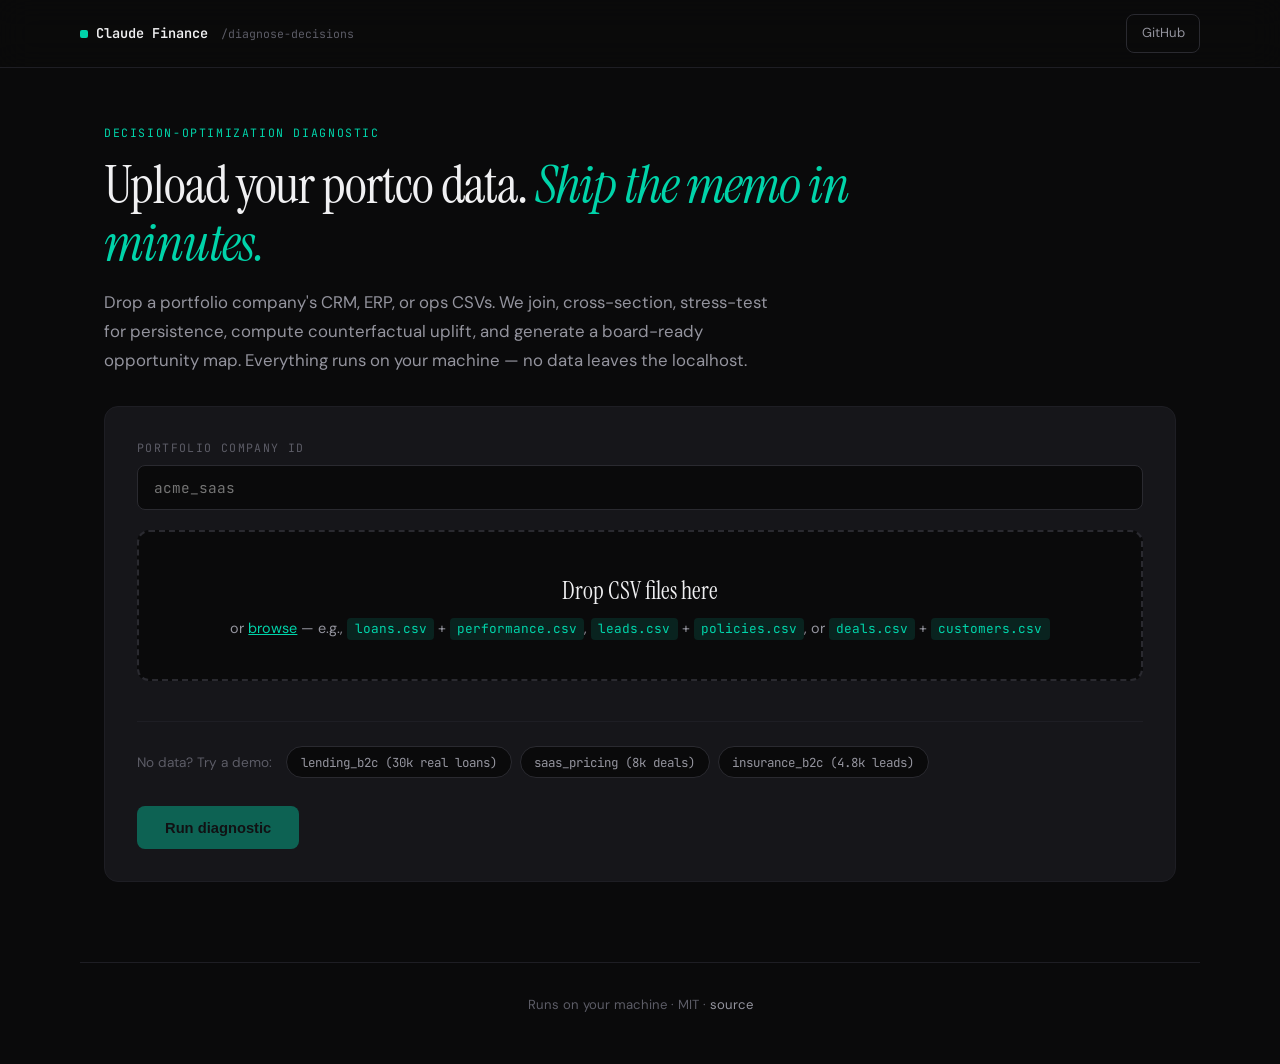
==== docs/app/index.html @ 4e96363b "chore: initial commit — extract PE module from bolnet/claude-finance Lifts the PE-focused subset (DX" ====
<!DOCTYPE html>
<html lang="en">
<head>
<meta charset="UTF-8">
<meta name="viewport" content="width=device-width, initial-scale=1.0">
<title>Claude Finance — Decision-Optimization Diagnostic</title>
<meta name="description" content="Upload portfolio-company CSVs and run the full DX diagnostic locally.">
<link rel="preconnect" href="https://fonts.googleapis.com">
<link rel="preconnect" href="https://fonts.gstatic.com" crossorigin>
<link href="https://fonts.googleapis.com/css2?family=DM+Sans:wght@300;400;500;600&family=JetBrains+Mono:wght@400;500;600&family=Instrument+Serif&display=swap" rel="stylesheet">
<link rel="stylesheet" href="./app.css">
</head>
<body>
<nav class="topnav">
  <div class="topnav-inner">
    <a href="/app/" class="logo"><span class="dot"></span> Claude Finance <span class="tag">/diagnose-decisions</span></a>
    <a href="https://github.com/bolnet/claude-finance" class="ghost">GitHub</a>
  </div>
</nav>

<main class="page">
  <header class="head">
    <div class="eyebrow">Decision-Optimization Diagnostic</div>
    <h1>Upload your portco data. <em>Ship the memo in minutes.</em></h1>
    <p class="lede">Drop a portfolio company's CRM, ERP, or ops CSVs. We join, cross-section, stress-test for persistence, compute counterfactual uplift, and generate a board-ready opportunity map. Everything runs on your machine — no data leaves the localhost.</p>
  </header>

  <section class="panel" id="uploader">
    <form id="uploadForm" autocomplete="off">
      <label class="field">
        <span class="field-label">Portfolio Company ID</span>
        <input type="text" name="portco_id" id="portcoId" placeholder="acme_saas" maxlength="40">
      </label>

      <div class="drop" id="dropZone">
        <input type="file" id="fileInput" name="files" multiple accept=".csv" hidden>
        <div class="drop-inner">
          <div class="drop-title">Drop CSV files here</div>
          <div class="drop-hint">or <button type="button" id="browseBtn" class="link-btn">browse</button> — e.g., <code>loans.csv</code> + <code>performance.csv</code>, <code>leads.csv</code> + <code>policies.csv</code>, or <code>deals.csv</code> + <code>customers.csv</code></div>
        </div>
      </div>

      <ul class="filelist" id="fileList" hidden></ul>

      <div class="demo-row">
        <span class="demo-label">No data? Try a demo:</span>
        <button type="button" class="chip" data-demo="lending">lending_b2c (30k real loans)</button>
        <button type="button" class="chip" data-demo="saas">saas_pricing (8k deals)</button>
        <button type="button" class="chip" data-demo="insurance">insurance_b2c (4.8k leads)</button>
      </div>

      <div class="actions">
        <button type="submit" id="runBtn" class="primary" disabled>Run diagnostic</button>
        <button type="button" id="resetBtn" class="ghost" hidden>Reset</button>
      </div>
    </form>
  </section>

  <section class="panel pipeline" id="pipeline" hidden>
    <h2>Pipeline</h2>
    <ol class="stages">
      <li data-stage="ingest"><span class="stage-label">ingest</span><span class="stage-status">pending</span></li>
      <li data-stage="segment_stats"><span class="stage-label">segment stats</span><span class="stage-status">pending</span></li>
      <li data-stage="time_stability"><span class="stage-label">time stability</span><span class="stage-status">pending</span></li>
      <li data-stage="counterfactual"><span class="stage-label">counterfactual</span><span class="stage-status">pending</span></li>
      <li data-stage="evidence"><span class="stage-label">evidence</span><span class="stage-status">pending</span></li>
      <li data-stage="memo"><span class="stage-label">memo</span><span class="stage-status">pending</span></li>
      <li data-stage="report"><span class="stage-label">report</span><span class="stage-status">pending</span></li>
    </ol>
    <pre id="log" class="log"></pre>
  </section>

  <section class="panel result" id="result" hidden>
    <div class="result-head">
      <div>
        <div class="eyebrow">Opportunity Map</div>
        <h2 id="resultSummary">—</h2>
      </div>
      <a id="openReport" class="primary" target="_blank" rel="noreferrer">Open report →</a>
    </div>
    <iframe id="reportFrame" title="DX Report"></iframe>
  </section>
</main>

<footer class="foot">
  <div>Runs on your machine · MIT · <a href="https://github.com/bolnet/claude-finance">source</a></div>
</footer>

<script src="./app.js"></script>
</body>
</html>
---- docs/app/app.css ----
:root {
  --bg-primary: #0a0a0b;
  --bg-secondary: #111113;
  --bg-card: #16161a;
  --bg-card-hover: #1c1c21;
  --border: #2a2a30;
  --border-subtle: #1e1e24;
  --text-primary: #f0f0f2;
  --text-secondary: #94949e;
  --text-muted: #5c5c66;
  --accent: #00d4aa;
  --accent-dim: rgba(0, 212, 170, 0.12);
  --accent-glow: rgba(0, 212, 170, 0.25);
  --red: #ff4d6a;
  --amber: #ffb347;
  --blue: #4d9cff;
}
* { margin: 0; padding: 0; box-sizing: border-box; }
html { scroll-behavior: smooth; }
body {
  font-family: 'DM Sans', -apple-system, BlinkMacSystemFont, sans-serif;
  background: var(--bg-primary);
  color: var(--text-primary);
  line-height: 1.55;
  min-height: 100vh;
  -webkit-font-smoothing: antialiased;
}

/* Nav */
.topnav {
  position: sticky; top: 0; z-index: 20;
  backdrop-filter: blur(16px);
  background: rgba(10, 10, 11, 0.8);
  border-bottom: 1px solid var(--border-subtle);
  padding: 0.9rem 1.5rem;
}
.topnav-inner {
  max-width: 1120px; margin: 0 auto;
  display: flex; align-items: center; justify-content: space-between;
}
.logo {
  font-family: 'JetBrains Mono', monospace;
  font-size: 0.85rem; font-weight: 600;
  color: var(--text-primary); text-decoration: none;
  display: inline-flex; align-items: center; gap: 0.5rem;
}
.logo .dot { width: 8px; height: 8px; background: var(--accent); border-radius: 2px; }
.logo .tag {
  font-weight: 400; color: var(--text-muted);
  font-size: 0.72rem; margin-left: 0.3rem;
}
.ghost {
  font-size: 0.82rem; color: var(--text-secondary); text-decoration: none;
  padding: 0.5rem 0.9rem; border: 1px solid var(--border); border-radius: 8px;
  transition: all 0.2s ease;
}
.ghost:hover { color: var(--text-primary); border-color: var(--text-muted); }

/* Page */
.page {
  max-width: 1120px; margin: 0 auto;
  padding: 3.5rem 1.5rem 5rem;
  display: flex; flex-direction: column; gap: 2rem;
}
.head { max-width: 820px; }
.eyebrow {
  font-family: 'JetBrains Mono', monospace;
  font-size: 0.72rem; color: var(--accent);
  letter-spacing: 0.14em; text-transform: uppercase;
  margin-bottom: 0.9rem;
}
.head h1 {
  font-family: 'Instrument Serif', serif;
  font-size: clamp(2.2rem, 5vw, 3.3rem);
  font-weight: 400; line-height: 1.1; letter-spacing: -0.02em;
  margin-bottom: 1rem;
}
.head h1 em { font-style: italic; color: var(--accent); }
.lede {
  color: var(--text-secondary); font-size: 1.05rem; line-height: 1.7;
  max-width: 680px;
}

/* Panels */
.panel {
  background: var(--bg-card);
  border: 1px solid var(--border-subtle);
  border-radius: 14px;
  padding: 2rem;
}
.panel h2 {
  font-family: 'Instrument Serif', serif;
  font-size: 1.5rem; font-weight: 400; letter-spacing: -0.01em;
  margin-bottom: 1rem;
}

/* Form */
.field { display: block; margin-bottom: 1.25rem; }
.field-label {
  display: block;
  font-family: 'JetBrains Mono', monospace;
  font-size: 0.72rem; letter-spacing: 0.12em; text-transform: uppercase;
  color: var(--text-muted); margin-bottom: 0.5rem;
}
.field input[type="text"] {
  width: 100%; padding: 0.75rem 1rem;
  background: var(--bg-primary);
  border: 1px solid var(--border);
  border-radius: 8px;
  color: var(--text-primary);
  font-family: 'JetBrains Mono', monospace;
  font-size: 0.9rem;
  transition: border-color 0.2s ease;
}
.field input[type="text"]:focus {
  outline: none; border-color: var(--accent);
}

/* Drop zone */
.drop {
  border: 2px dashed var(--border);
  border-radius: 12px;
  padding: 2.5rem 1.5rem;
  text-align: center;
  transition: all 0.2s ease;
  cursor: pointer;
  background: var(--bg-primary);
}
.drop:hover, .drop.hover {
  border-color: var(--accent);
  background: var(--accent-dim);
}
.drop-title {
  font-family: 'Instrument Serif', serif;
  font-size: 1.5rem; font-weight: 400;
  margin-bottom: 0.5rem;
}
.drop-hint {
  color: var(--text-secondary); font-size: 0.9rem;
}
.drop-hint code {
  font-family: 'JetBrains Mono', monospace;
  font-size: 0.8rem; color: var(--accent);
  background: var(--accent-dim);
  padding: 0.15rem 0.45rem; border-radius: 4px;
}
.link-btn {
  background: transparent; border: none;
  color: var(--accent); font: inherit;
  cursor: pointer; text-decoration: underline;
  padding: 0;
}

/* File list */
.filelist {
  list-style: none;
  margin-top: 1rem;
  display: flex; flex-direction: column; gap: 0.4rem;
}
.filelist li {
  display: flex; justify-content: space-between; align-items: center;
  padding: 0.6rem 0.9rem;
  background: var(--bg-primary);
  border: 1px solid var(--border-subtle);
  border-radius: 8px;
  font-family: 'JetBrains Mono', monospace;
  font-size: 0.82rem;
}
.filelist .sz { color: var(--text-muted); }

/* Demo chips */
.demo-row {
  display: flex; align-items: center; gap: 0.5rem;
  flex-wrap: wrap;
  margin-top: 1.5rem;
  padding-top: 1.5rem;
  border-top: 1px solid var(--border-subtle);
}
.demo-label {
  font-size: 0.85rem; color: var(--text-muted);
  margin-right: 0.4rem;
}
.chip {
  padding: 0.4rem 0.85rem;
  background: var(--bg-primary);
  border: 1px solid var(--border);
  border-radius: 100px;
  color: var(--text-secondary);
  font-family: 'JetBrains Mono', monospace;
  font-size: 0.78rem;
  cursor: pointer;
  transition: all 0.2s ease;
}
.chip:hover {
  border-color: var(--accent); color: var(--accent);
}

/* Actions */
.actions {
  display: flex; gap: 0.75rem; margin-top: 1.75rem;
  flex-wrap: wrap;
}
.primary {
  display: inline-flex; align-items: center; gap: 0.5rem;
  padding: 0.85rem 1.75rem;
  background: var(--accent); color: var(--bg-primary);
  border: none; border-radius: 8px;
  font-weight: 600; font-size: 0.92rem;
  text-decoration: none;
  cursor: pointer;
  transition: all 0.2s ease;
}
.primary:hover:not(:disabled) {
  transform: translateY(-1px);
  box-shadow: 0 6px 24px var(--accent-glow);
}
.primary:disabled {
  opacity: 0.4; cursor: not-allowed;
}
button.ghost {
  background: transparent; color: var(--text-secondary);
  padding: 0.85rem 1.5rem;
  font-size: 0.92rem; cursor: pointer;
}

/* Pipeline */
.stages {
  list-style: none;
  display: flex; flex-direction: column; gap: 0.5rem;
  margin-bottom: 1.25rem;
}
.stages li {
  display: flex; justify-content: space-between; align-items: center;
  padding: 0.75rem 1rem;
  background: var(--bg-primary);
  border: 1px solid var(--border-subtle);
  border-radius: 8px;
  font-size: 0.88rem;
  transition: all 0.2s ease;
}
.stages li.active {
  border-color: var(--accent);
  background: var(--accent-dim);
}
.stages li.done { opacity: 0.65; }
.stages li.error { border-color: var(--red); color: var(--red); }
.stage-label {
  font-family: 'JetBrains Mono', monospace;
}
.stage-status {
  font-family: 'JetBrains Mono', monospace;
  font-size: 0.75rem;
  color: var(--text-muted);
  text-transform: uppercase; letter-spacing: 0.1em;
}
.stages li.active .stage-status { color: var(--accent); }
.stages li.done .stage-status { color: var(--text-muted); }
.stages li.error .stage-status { color: var(--red); }

.log {
  background: var(--bg-primary);
  border: 1px solid var(--border-subtle);
  border-radius: 8px;
  padding: 1rem;
  font-family: 'JetBrains Mono', monospace;
  font-size: 0.75rem;
  color: var(--text-secondary);
  max-height: 220px; overflow: auto;
  white-space: pre-wrap;
}

/* Result */
.result-head {
  display: flex; justify-content: space-between; align-items: flex-end;
  gap: 1rem;
  margin-bottom: 1.25rem;
  flex-wrap: wrap;
}
.result h2 {
  font-size: 1.8rem;
}
#reportFrame {
  width: 100%; height: 85vh;
  border: 1px solid var(--border-subtle);
  border-radius: 12px;
  background: var(--bg-primary);
}

/* Footer */
.foot {
  max-width: 1120px; margin: 0 auto;
  padding: 2rem 1.5rem 3rem;
  color: var(--text-muted); font-size: 0.82rem;
  text-align: center;
  border-top: 1px solid var(--border-subtle);
}
.foot a { color: var(--text-secondary); text-decoration: none; }
.foot a:hover { color: var(--text-primary); }

@media (max-width: 640px) {
  .panel { padding: 1.5rem; }
  .head h1 { font-size: 2rem; }
  .actions { flex-direction: column; }
  .primary, button.ghost { width: 100%; justify-content: center; }
  .result-head { flex-direction: column; align-items: flex-start; }
}
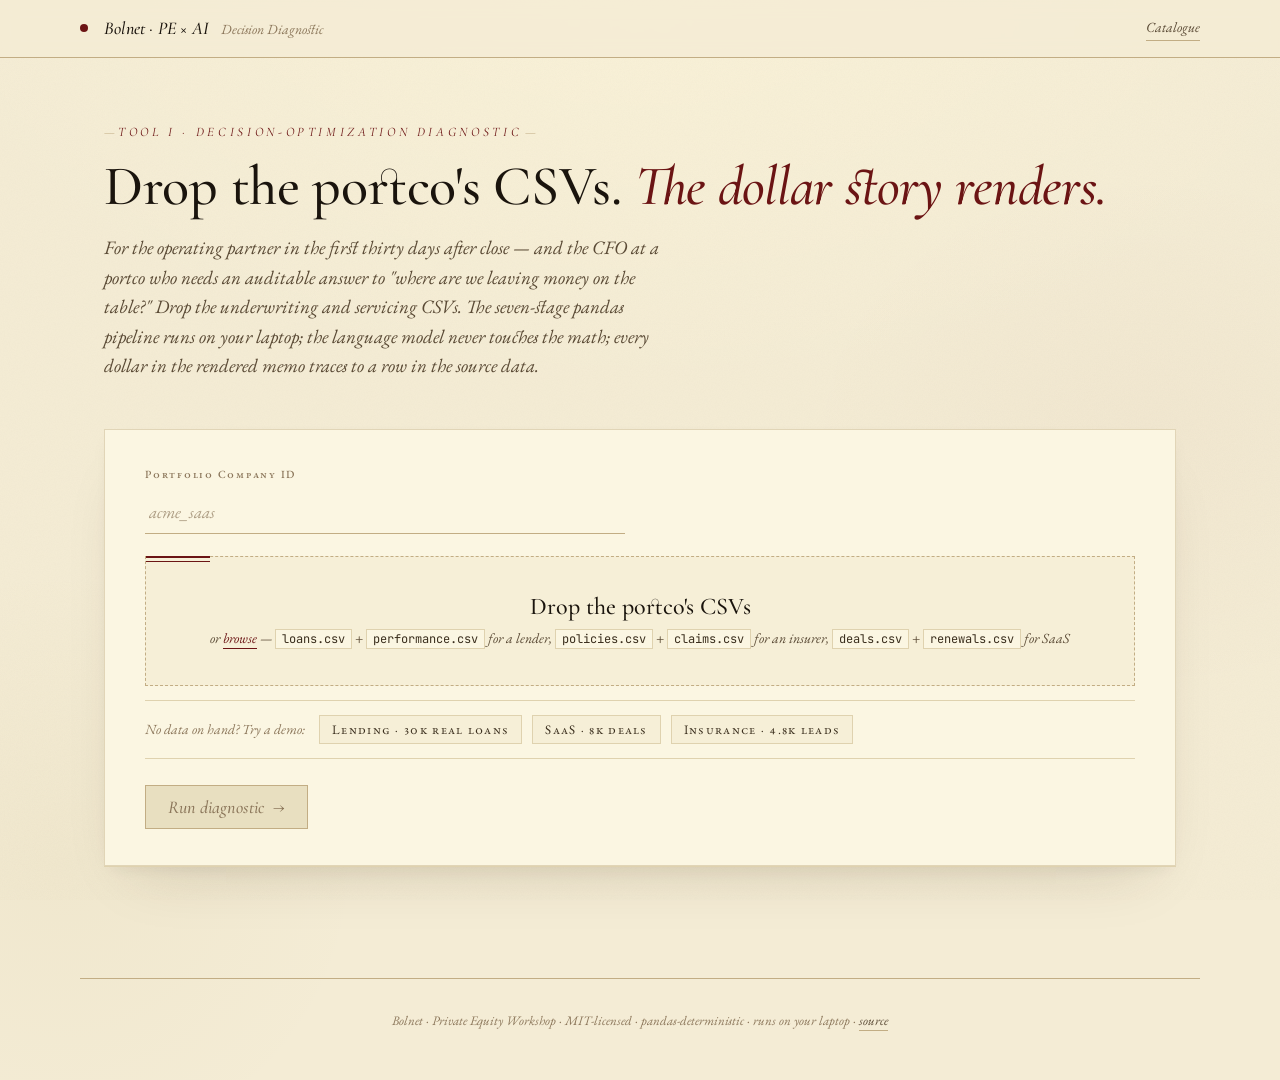
==== commit e8d02f27: "feat: PE × AI landing page · 11 YouTube demos · 12 backend endpoints - New gazette-style landing pag" ====
--- a/docs/app/index.html
+++ b/docs/app/index.html
@@ -3,26 +3,26 @@
 <head>
 <meta charset="UTF-8">
 <meta name="viewport" content="width=device-width, initial-scale=1.0">
-<title>Claude Finance — Decision-Optimization Diagnostic</title>
-<meta name="description" content="Upload portfolio-company CSVs and run the full DX diagnostic locally.">
+<title>Decision-Optimization Diagnostic — Bolnet PE × AI</title>
+<meta name="description" content="Drop a portco's CSVs · DX surfaces the dollar story · auditable, row-level, defensible.">
 <link rel="preconnect" href="https://fonts.googleapis.com">
 <link rel="preconnect" href="https://fonts.gstatic.com" crossorigin>
-<link href="https://fonts.googleapis.com/css2?family=DM+Sans:wght@300;400;500;600&family=JetBrains+Mono:wght@400;500;600&family=Instrument+Serif&display=swap" rel="stylesheet">
+<link href="https://fonts.googleapis.com/css2?family=Cormorant+Garamond:ital,wght@0,400;0,500;0,600;0,700;1,400;1,500;1,600&family=EB+Garamond:ital,wght@0,400;0,500;0,600;1,400;1,500&family=Newsreader:ital,wght@0,300;0,400;1,300;1,400&family=JetBrains+Mono:wght@400;500&display=swap" rel="stylesheet">
 <link rel="stylesheet" href="./app.css">
 </head>
 <body>
 <nav class="topnav">
   <div class="topnav-inner">
-    <a href="/app/" class="logo"><span class="dot"></span> Claude Finance <span class="tag">/diagnose-decisions</span></a>
-    <a href="https://github.com/bolnet/claude-finance" class="ghost">GitHub</a>
+    <a href="/app/" class="logo"><span class="dot"></span> Bolnet · PE × AI <span class="tag">Decision Diagnostic</span></a>
+    <a href="/app/tools.html" class="ghost">Catalogue</a>
   </div>
 </nav>
 
 <main class="page">
   <header class="head">
-    <div class="eyebrow">Decision-Optimization Diagnostic</div>
-    <h1>Upload your portco data. <em>Ship the memo in minutes.</em></h1>
-    <p class="lede">Drop a portfolio company's CRM, ERP, or ops CSVs. We join, cross-section, stress-test for persistence, compute counterfactual uplift, and generate a board-ready opportunity map. Everything runs on your machine — no data leaves the localhost.</p>
+    <div class="eyebrow">Tool I · Decision-Optimization Diagnostic</div>
+    <h1>Drop the portco's CSVs. <em>The dollar story renders.</em></h1>
+    <p class="lede">For the operating partner in the first thirty days after close — and the CFO at a portco who needs an auditable answer to "where are we leaving money on the table?" Drop the underwriting and servicing CSVs. The seven-stage pandas pipeline runs on your laptop; the language model never touches the math; every dollar in the rendered memo traces to a row in the source data.</p>
   </header>
 
   <section class="panel" id="uploader">
@@ -35,18 +35,18 @@
       <div class="drop" id="dropZone">
         <input type="file" id="fileInput" name="files" multiple accept=".csv" hidden>
         <div class="drop-inner">
-          <div class="drop-title">Drop CSV files here</div>
-          <div class="drop-hint">or <button type="button" id="browseBtn" class="link-btn">browse</button> — e.g., <code>loans.csv</code> + <code>performance.csv</code>, <code>leads.csv</code> + <code>policies.csv</code>, or <code>deals.csv</code> + <code>customers.csv</code></div>
+          <div class="drop-title">Drop the portco's CSVs</div>
+          <div class="drop-hint">or <button type="button" id="browseBtn" class="link-btn">browse</button> — <code>loans.csv</code> + <code>performance.csv</code> for a lender, <code>policies.csv</code> + <code>claims.csv</code> for an insurer, <code>deals.csv</code> + <code>renewals.csv</code> for SaaS</div>
         </div>
       </div>
 
       <ul class="filelist" id="fileList" hidden></ul>
 
       <div class="demo-row">
-        <span class="demo-label">No data? Try a demo:</span>
-        <button type="button" class="chip" data-demo="lending">lending_b2c (30k real loans)</button>
-        <button type="button" class="chip" data-demo="saas">saas_pricing (8k deals)</button>
-        <button type="button" class="chip" data-demo="insurance">insurance_b2c (4.8k leads)</button>
+        <span class="demo-label">No data on hand? Try a demo:</span>
+        <button type="button" class="chip" data-demo="lending">Lending · 30k real loans</button>
+        <button type="button" class="chip" data-demo="saas">SaaS · 8k deals</button>
+        <button type="button" class="chip" data-demo="insurance">Insurance · 4.8k leads</button>
       </div>
 
       <div class="actions">
@@ -57,15 +57,15 @@
   </section>
 
   <section class="panel pipeline" id="pipeline" hidden>
-    <h2>Pipeline</h2>
+    <h2>The Seven Stages</h2>
     <ol class="stages">
-      <li data-stage="ingest"><span class="stage-label">ingest</span><span class="stage-status">pending</span></li>
-      <li data-stage="segment_stats"><span class="stage-label">segment stats</span><span class="stage-status">pending</span></li>
-      <li data-stage="time_stability"><span class="stage-label">time stability</span><span class="stage-status">pending</span></li>
-      <li data-stage="counterfactual"><span class="stage-label">counterfactual</span><span class="stage-status">pending</span></li>
-      <li data-stage="evidence"><span class="stage-label">evidence</span><span class="stage-status">pending</span></li>
-      <li data-stage="memo"><span class="stage-label">memo</span><span class="stage-status">pending</span></li>
-      <li data-stage="report"><span class="stage-label">report</span><span class="stage-status">pending</span></li>
+      <li data-stage="ingest"><span class="stage-label">I · Ingest</span><span class="stage-status">pending</span></li>
+      <li data-stage="segment_stats"><span class="stage-label">II · Segment stats</span><span class="stage-status">pending</span></li>
+      <li data-stage="time_stability"><span class="stage-label">III · Time stability</span><span class="stage-status">pending</span></li>
+      <li data-stage="counterfactual"><span class="stage-label">IV · Counterfactual</span><span class="stage-status">pending</span></li>
+      <li data-stage="evidence"><span class="stage-label">V · Evidence</span><span class="stage-status">pending</span></li>
+      <li data-stage="memo"><span class="stage-label">VI · Memo</span><span class="stage-status">pending</span></li>
+      <li data-stage="report"><span class="stage-label">VII · Report</span><span class="stage-status">pending</span></li>
     </ol>
     <pre id="log" class="log"></pre>
   </section>
@@ -76,14 +76,14 @@
         <div class="eyebrow">Opportunity Map</div>
         <h2 id="resultSummary">—</h2>
       </div>
-      <a id="openReport" class="primary" target="_blank" rel="noreferrer">Open report →</a>
+      <a id="openReport" class="primary" target="_blank" rel="noreferrer">Open the memo</a>
     </div>
     <iframe id="reportFrame" title="DX Report"></iframe>
   </section>
 </main>
 
 <footer class="foot">
-  <div>Runs on your machine · MIT · <a href="https://github.com/bolnet/claude-finance">source</a></div>
+  <div>Bolnet · Private Equity Workshop · MIT-licensed · pandas-deterministic · runs on your laptop · <a href="https://github.com/bolnet/private-equity">source</a></div>
 </footer>
 
 <script src="./app.js"></script>
--- a/docs/app/app.css
+++ b/docs/app/app.css
@@ -1,306 +1,403 @@
+/* ==========================================================================
+ * Decision-Optimization Diagnostic — upload UI
+ *
+ * Editorial PE-gazette palette, matching tools.html + the 12 rendered
+ * reports in finance_output/. EB Garamond body, Cormorant Garamond display,
+ * cream paper + paper-grain SVG overlay + warm rules + oxblood accent.
+ * No dark surfaces; no DM Sans; no teal "good" color.
+ * ========================================================================== */
+
 :root {
-  --bg-primary: #0a0a0b;
-  --bg-secondary: #111113;
-  --bg-card: #16161a;
-  --bg-card-hover: #1c1c21;
-  --border: #2a2a30;
-  --border-subtle: #1e1e24;
-  --text-primary: #f0f0f2;
-  --text-secondary: #94949e;
-  --text-muted: #5c5c66;
-  --accent: #00d4aa;
-  --accent-dim: rgba(0, 212, 170, 0.12);
-  --accent-glow: rgba(0, 212, 170, 0.25);
-  --red: #ff4d6a;
-  --amber: #ffb347;
-  --blue: #4d9cff;
-}
+  --paper:     #f4ecd5;
+  --page:      #fbf6e2;
+  --page-dim:  #f6efd7;
+  --ink:       #1a140d;
+  --ink-mid:   #3a2e1d;
+  --ink-dim:   #5a4a35;
+  --ink-faint: #8b765a;
+  --rule:      #c2ad84;
+  --rule-soft: #dfd2af;
+  --rule-mute: #e8dfc0;
+  --accent:    #6b1414;
+  --accent-2:  #93331f;
+  --gold:      #8a6f1a;
+  --good:      #4d6b2c;
+  --red:       #8b2a2a;
+  --amber:     #b35a1f;
+}
+
 * { margin: 0; padding: 0; box-sizing: border-box; }
-html { scroll-behavior: smooth; }
+html { scroll-behavior: smooth; background: #ece4cb; }
+
 body {
-  font-family: 'DM Sans', -apple-system, BlinkMacSystemFont, sans-serif;
-  background: var(--bg-primary);
-  color: var(--text-primary);
-  line-height: 1.55;
+  font-family: 'EB Garamond', 'Iowan Old Style', Georgia, serif;
+  font-size: 17px; line-height: 1.6;
+  font-feature-settings: "liga", "dlig", "onum", "kern";
+  text-rendering: optimizeLegibility;
+  -webkit-font-smoothing: antialiased;
+  background:
+    radial-gradient(ellipse 1100px 700px at 50% -100px, rgba(255,248,220,.55), transparent 70%),
+    radial-gradient(ellipse 600px 450px at 90% 40%, rgba(107,20,20,.025), transparent 60%),
+    radial-gradient(ellipse 500px 500px at 5% 80%, rgba(138,111,26,.04), transparent 60%),
+    var(--paper);
+  color: var(--ink);
   min-height: 100vh;
-  -webkit-font-smoothing: antialiased;
-}
-
-/* Nav */
+  position: relative;
+}
+
+/* Paper-grain overlay — fixed, never scrolls. */
+body::before {
+  content: '';
+  position: fixed; inset: 0;
+  background-image: url("data:image/svg+xml;utf8,<svg xmlns='http://www.w3.org/2000/svg' width='240' height='240'><filter id='n'><feTurbulence type='fractalNoise' baseFrequency='0.85' numOctaves='2' stitchTiles='stitch'/><feColorMatrix values='0 0 0 0 0.42  0 0 0 0 0.34  0 0 0 0 0.18  0 0 0 0.07 0'/></filter><rect width='100%25' height='100%25' filter='url(%23n)'/></svg>");
+  opacity: 0.42; mix-blend-mode: multiply;
+  pointer-events: none; z-index: 0;
+}
+
+/* ============ Nav (imprint) ============ */
 .topnav {
   position: sticky; top: 0; z-index: 20;
-  backdrop-filter: blur(16px);
-  background: rgba(10, 10, 11, 0.8);
-  border-bottom: 1px solid var(--border-subtle);
-  padding: 0.9rem 1.5rem;
+  backdrop-filter: blur(8px);
+  background: rgba(244, 236, 213, 0.82);
+  border-bottom: 1px solid var(--rule);
+  padding: 14px 24px;
 }
 .topnav-inner {
   max-width: 1120px; margin: 0 auto;
   display: flex; align-items: center; justify-content: space-between;
+  position: relative; z-index: 1;
 }
 .logo {
-  font-family: 'JetBrains Mono', monospace;
-  font-size: 0.85rem; font-weight: 600;
-  color: var(--text-primary); text-decoration: none;
-  display: inline-flex; align-items: center; gap: 0.5rem;
-}
-.logo .dot { width: 8px; height: 8px; background: var(--accent); border-radius: 2px; }
+  font-family: 'Cormorant Garamond', serif;
+  font-style: italic; font-weight: 500; font-size: 18px;
+  color: var(--ink); text-decoration: none;
+  display: inline-flex; align-items: baseline; gap: 12px;
+  letter-spacing: 0.01em;
+}
+.logo .dot {
+  width: 8px; height: 8px; background: var(--accent);
+  border-radius: 50%; display: inline-block; align-self: center;
+  margin-right: 4px;
+}
 .logo .tag {
-  font-weight: 400; color: var(--text-muted);
-  font-size: 0.72rem; margin-left: 0.3rem;
+  font-family: 'EB Garamond', serif; font-style: italic;
+  font-weight: 400; color: var(--ink-faint);
+  font-size: 14px; letter-spacing: 0;
 }
 .ghost {
-  font-size: 0.82rem; color: var(--text-secondary); text-decoration: none;
-  padding: 0.5rem 0.9rem; border: 1px solid var(--border); border-radius: 8px;
-  transition: all 0.2s ease;
-}
-.ghost:hover { color: var(--text-primary); border-color: var(--text-muted); }
-
-/* Page */
+  font-family: 'EB Garamond', serif; font-style: italic;
+  font-size: 14px; color: var(--ink-dim);
+  text-decoration: none;
+  border-bottom: 1px solid var(--rule);
+  padding-bottom: 1px;
+  transition: border-color .2s ease, color .2s ease;
+}
+.ghost:hover { color: var(--accent); border-bottom-color: var(--accent); }
+
+/* ============ Page ============ */
 .page {
   max-width: 1120px; margin: 0 auto;
-  padding: 3.5rem 1.5rem 5rem;
-  display: flex; flex-direction: column; gap: 2rem;
-}
-.head { max-width: 820px; }
+  padding: 64px 24px 80px;
+  position: relative; z-index: 1;
+}
+
+.head { margin-bottom: 48px; }
 .eyebrow {
-  font-family: 'JetBrains Mono', monospace;
-  font-size: 0.72rem; color: var(--accent);
-  letter-spacing: 0.14em; text-transform: uppercase;
-  margin-bottom: 0.9rem;
-}
-.head h1 {
-  font-family: 'Instrument Serif', serif;
-  font-size: clamp(2.2rem, 5vw, 3.3rem);
-  font-weight: 400; line-height: 1.1; letter-spacing: -0.02em;
-  margin-bottom: 1rem;
-}
-.head h1 em { font-style: italic; color: var(--accent); }
+  font-family: 'Cormorant Garamond', serif;
+  font-style: italic; font-weight: 400;
+  font-size: 13px; color: var(--accent);
+  letter-spacing: 0.28em; text-transform: uppercase;
+  margin-bottom: 14px;
+}
+.eyebrow::before { content: '— '; color: var(--rule); letter-spacing: normal; }
+.eyebrow::after  { content: ' —'; color: var(--rule); letter-spacing: normal; }
+h1 {
+  font-family: 'Cormorant Garamond', serif;
+  font-weight: 500; font-size: 56px; line-height: 1.05;
+  letter-spacing: -.005em; color: var(--ink);
+  margin-bottom: 18px;
+}
+h1 em { font-style: italic; color: var(--accent); font-weight: 500; }
 .lede {
-  color: var(--text-secondary); font-size: 1.05rem; line-height: 1.7;
-  max-width: 680px;
-}
-
-/* Panels */
+  font-family: 'EB Garamond', serif;
+  font-style: italic; color: var(--ink-dim);
+  font-size: 19px; line-height: 1.55;
+  max-width: 64ch;
+}
+
+/* ============ Panels — letterpress sheets ============ */
 .panel {
-  background: var(--bg-card);
-  border: 1px solid var(--border-subtle);
-  border-radius: 14px;
-  padding: 2rem;
+  background: var(--page);
+  border: 1px solid rgba(194, 173, 132, 0.45);
+  padding: 36px 40px;
+  margin-bottom: 32px;
+  box-shadow:
+    0 1px 0 var(--rule-soft),
+    0 30px 60px -30px rgba(60, 40, 15, 0.18),
+    0 8px 18px -6px rgba(60, 40, 15, 0.08);
+  position: relative;
 }
 .panel h2 {
-  font-family: 'Instrument Serif', serif;
-  font-size: 1.5rem; font-weight: 400; letter-spacing: -0.01em;
-  margin-bottom: 1rem;
-}
-
-/* Form */
-.field { display: block; margin-bottom: 1.25rem; }
+  font-family: 'Cormorant Garamond', serif;
+  font-weight: 500; font-size: 30px;
+  letter-spacing: -.005em; color: var(--ink);
+  border-bottom: 1px solid var(--rule);
+  padding-bottom: 10px; margin-bottom: 24px;
+}
+
+/* ============ Form ============ */
+.field { display: block; margin-bottom: 22px; }
 .field-label {
   display: block;
-  font-family: 'JetBrains Mono', monospace;
-  font-size: 0.72rem; letter-spacing: 0.12em; text-transform: uppercase;
-  color: var(--text-muted); margin-bottom: 0.5rem;
-}
-.field input[type="text"] {
-  width: 100%; padding: 0.75rem 1rem;
-  background: var(--bg-primary);
-  border: 1px solid var(--border);
-  border-radius: 8px;
-  color: var(--text-primary);
-  font-family: 'JetBrains Mono', monospace;
-  font-size: 0.9rem;
-  transition: border-color 0.2s ease;
-}
-.field input[type="text"]:focus {
-  outline: none; border-color: var(--accent);
+  font-variant: small-caps; letter-spacing: 0.16em;
+  font-size: 11px; color: var(--ink-faint); font-weight: 500;
+  margin-bottom: 8px;
+}
+input[type="text"] {
+  width: 100%; max-width: 480px;
+  font-family: 'EB Garamond', serif; font-size: 17px;
+  background: transparent;
+  border: none;
+  border-bottom: 1px solid var(--rule);
+  padding: 10px 4px;
+  color: var(--ink);
+  transition: border-color .2s ease;
+  font-feature-settings: "lnum", "tnum";
+}
+input[type="text"]::placeholder {
+  color: var(--ink-faint); font-style: italic; opacity: .7;
+}
+input[type="text"]:focus {
+  outline: none;
+  border-bottom-color: var(--accent);
 }
 
 /* Drop zone */
 .drop {
-  border: 2px dashed var(--border);
-  border-radius: 12px;
-  padding: 2.5rem 1.5rem;
-  text-align: center;
-  transition: all 0.2s ease;
+  border: 1.5px dashed var(--rule);
+  background: var(--page-dim);
+  padding: 36px 28px;
+  margin-bottom: 14px;
   cursor: pointer;
-  background: var(--bg-primary);
+  transition: border-color .2s ease, background .2s ease;
+  position: relative;
+}
+.drop::before {
+  content: ''; position: absolute; left: 0; top: -1px;
+  width: 64px; height: 3px;
+  border-top: 2px solid var(--accent);
+  border-bottom: 1px solid var(--accent);
 }
 .drop:hover, .drop.hover {
   border-color: var(--accent);
-  background: var(--accent-dim);
-}
+  background: rgba(255, 248, 220, 0.55);
+}
+.drop-inner { text-align: center; }
 .drop-title {
-  font-family: 'Instrument Serif', serif;
-  font-size: 1.5rem; font-weight: 400;
-  margin-bottom: 0.5rem;
+  font-family: 'Cormorant Garamond', serif;
+  font-weight: 500; font-size: 24px; color: var(--ink);
+  margin-bottom: 6px; line-height: 1.2;
 }
 .drop-hint {
-  color: var(--text-secondary); font-size: 0.9rem;
+  font-family: 'EB Garamond', serif; font-style: italic;
+  font-size: 14px; color: var(--ink-dim); line-height: 1.5;
 }
 .drop-hint code {
-  font-family: 'JetBrains Mono', monospace;
-  font-size: 0.8rem; color: var(--accent);
-  background: var(--accent-dim);
-  padding: 0.15rem 0.45rem; border-radius: 4px;
+  font-family: 'JetBrains Mono', ui-monospace, monospace;
+  background: var(--page);
+  padding: 1px 6px;
+  border: 1px solid var(--rule-soft);
+  font-size: 12px;
+  font-style: normal;
+  color: var(--ink-mid);
 }
 .link-btn {
-  background: transparent; border: none;
-  color: var(--accent); font: inherit;
-  cursor: pointer; text-decoration: underline;
-  padding: 0;
-}
-
-/* File list */
+  background: none; border: none; padding: 0;
+  font-family: 'EB Garamond', serif;
+  font-size: 14px; font-style: italic;
+  color: var(--accent); cursor: pointer;
+  border-bottom: 1px solid var(--accent);
+  padding-bottom: 1px;
+}
+.link-btn:hover { color: var(--accent-2); border-bottom-color: var(--accent-2); }
+
 .filelist {
   list-style: none;
-  margin-top: 1rem;
-  display: flex; flex-direction: column; gap: 0.4rem;
+  border-top: 1px solid var(--rule-soft);
+  border-bottom: 1px solid var(--rule-soft);
+  margin-bottom: 18px;
 }
 .filelist li {
-  display: flex; justify-content: space-between; align-items: center;
-  padding: 0.6rem 0.9rem;
-  background: var(--bg-primary);
-  border: 1px solid var(--border-subtle);
-  border-radius: 8px;
-  font-family: 'JetBrains Mono', monospace;
-  font-size: 0.82rem;
-}
-.filelist .sz { color: var(--text-muted); }
+  display: flex; justify-content: space-between; align-items: baseline;
+  padding: 10px 4px;
+  border-bottom: 1px dotted var(--rule-mute);
+  font-family: 'EB Garamond', serif; font-size: 15px;
+  color: var(--ink);
+}
+.filelist li:last-child { border-bottom: none; }
+.filelist .sz {
+  font-family: 'Cormorant Garamond', serif; font-style: italic;
+  font-feature-settings: "lnum", "tnum";
+  color: var(--ink-faint); font-size: 14px;
+}
 
 /* Demo chips */
 .demo-row {
-  display: flex; align-items: center; gap: 0.5rem;
-  flex-wrap: wrap;
-  margin-top: 1.5rem;
-  padding-top: 1.5rem;
-  border-top: 1px solid var(--border-subtle);
+  display: flex; flex-wrap: wrap; align-items: center; gap: 10px;
+  margin: 8px 0 26px;
+  padding: 14px 0;
+  border-top: 1px solid var(--rule-soft);
+  border-bottom: 1px solid var(--rule-soft);
 }
 .demo-label {
-  font-size: 0.85rem; color: var(--text-muted);
-  margin-right: 0.4rem;
+  font-family: 'EB Garamond', serif; font-style: italic;
+  color: var(--ink-faint); font-size: 14px;
+  margin-right: 4px;
 }
 .chip {
-  padding: 0.4rem 0.85rem;
-  background: var(--bg-primary);
-  border: 1px solid var(--border);
-  border-radius: 100px;
-  color: var(--text-secondary);
-  font-family: 'JetBrains Mono', monospace;
-  font-size: 0.78rem;
+  font-family: 'EB Garamond', serif; font-size: 13px;
+  background: var(--page-dim); color: var(--ink-mid);
+  border: 1px solid var(--rule-soft);
+  padding: 5px 12px; cursor: pointer;
+  font-variant: small-caps; letter-spacing: 0.1em;
+  transition: border-color .15s ease, color .15s ease, background .15s ease;
+}
+.chip:hover {
+  border-color: var(--accent);
+  color: var(--accent);
+  background: var(--page);
+}
+
+/* Buttons */
+.actions { display: flex; gap: 12px; align-items: center; margin-top: 18px; }
+.primary {
+  font-family: 'Cormorant Garamond', serif;
+  font-style: italic; font-weight: 500;
+  font-size: 18px;
+  background: var(--accent); color: var(--page);
+  padding: 10px 22px;
+  border: 1px solid var(--accent);
+  cursor: pointer; text-decoration: none;
+  display: inline-flex; align-items: baseline; gap: 8px;
+  letter-spacing: 0.01em;
+  transition: background .15s ease, border-color .15s ease;
+}
+.primary::after { content: '→'; font-style: normal; }
+.primary:hover { background: var(--accent-2); border-color: var(--accent-2); }
+.primary:disabled {
+  background: var(--rule-mute);
+  color: var(--ink-faint);
+  border-color: var(--rule);
+  cursor: not-allowed;
+}
+.primary:disabled::after { color: var(--ink-faint); }
+button.ghost {
+  font-family: 'EB Garamond', serif; font-style: italic;
+  font-size: 15px;
+  background: none; color: var(--ink-dim);
+  border: none;
+  border-bottom: 1px solid var(--rule);
+  padding: 4px 2px;
   cursor: pointer;
-  transition: all 0.2s ease;
-}
-.chip:hover {
-  border-color: var(--accent); color: var(--accent);
-}
-
-/* Actions */
-.actions {
-  display: flex; gap: 0.75rem; margin-top: 1.75rem;
-  flex-wrap: wrap;
-}
-.primary {
-  display: inline-flex; align-items: center; gap: 0.5rem;
-  padding: 0.85rem 1.75rem;
-  background: var(--accent); color: var(--bg-primary);
-  border: none; border-radius: 8px;
-  font-weight: 600; font-size: 0.92rem;
-  text-decoration: none;
-  cursor: pointer;
-  transition: all 0.2s ease;
-}
-.primary:hover:not(:disabled) {
-  transform: translateY(-1px);
-  box-shadow: 0 6px 24px var(--accent-glow);
-}
-.primary:disabled {
-  opacity: 0.4; cursor: not-allowed;
-}
-button.ghost {
-  background: transparent; color: var(--text-secondary);
-  padding: 0.85rem 1.5rem;
-  font-size: 0.92rem; cursor: pointer;
-}
-
-/* Pipeline */
+  transition: color .15s ease, border-color .15s ease;
+}
+button.ghost:hover { color: var(--accent); border-bottom-color: var(--accent); }
+
+/* ============ Pipeline ============ */
+.pipeline { padding-bottom: 30px; }
 .stages {
   list-style: none;
-  display: flex; flex-direction: column; gap: 0.5rem;
-  margin-bottom: 1.25rem;
+  display: grid;
+  grid-template-columns: repeat(auto-fit, minmax(180px, 1fr));
+  gap: 0;
+  border-top: 1px solid var(--rule);
+  border-bottom: 1px solid var(--rule);
+  margin-bottom: 16px;
 }
 .stages li {
-  display: flex; justify-content: space-between; align-items: center;
-  padding: 0.75rem 1rem;
-  background: var(--bg-primary);
-  border: 1px solid var(--border-subtle);
-  border-radius: 8px;
-  font-size: 0.88rem;
-  transition: all 0.2s ease;
+  padding: 14px 18px;
+  border-right: 1px solid var(--rule-soft);
+  display: flex; flex-direction: column; gap: 4px;
+  font-family: 'EB Garamond', serif;
+  position: relative;
+}
+.stages li:last-child { border-right: none; }
+.stages .stage-label {
+  font-variant: small-caps; letter-spacing: 0.16em;
+  font-size: 12px; font-weight: 600; color: var(--ink);
+}
+.stages .stage-status {
+  font-style: italic; font-size: 13px; color: var(--ink-faint);
 }
 .stages li.active {
-  border-color: var(--accent);
-  background: var(--accent-dim);
-}
-.stages li.done { opacity: 0.65; }
-.stages li.error { border-color: var(--red); color: var(--red); }
-.stage-label {
-  font-family: 'JetBrains Mono', monospace;
-}
-.stage-status {
-  font-family: 'JetBrains Mono', monospace;
-  font-size: 0.75rem;
-  color: var(--text-muted);
-  text-transform: uppercase; letter-spacing: 0.1em;
-}
-.stages li.active .stage-status { color: var(--accent); }
-.stages li.done .stage-status { color: var(--text-muted); }
+  background: rgba(107, 20, 20, 0.04);
+}
+.stages li.active .stage-label { color: var(--accent); }
+.stages li.active .stage-status { color: var(--accent-2); }
+.stages li.done .stage-label { color: var(--ink); }
+.stages li.done .stage-status { color: var(--good); }
+.stages li.error .stage-label,
 .stages li.error .stage-status { color: var(--red); }
 
 .log {
-  background: var(--bg-primary);
-  border: 1px solid var(--border-subtle);
-  border-radius: 8px;
-  padding: 1rem;
-  font-family: 'JetBrains Mono', monospace;
-  font-size: 0.75rem;
-  color: var(--text-secondary);
-  max-height: 220px; overflow: auto;
-  white-space: pre-wrap;
-}
-
-/* Result */
+  font-family: 'JetBrains Mono', ui-monospace, monospace;
+  font-size: 12px; line-height: 1.5;
+  background: var(--page-dim);
+  border: 1px solid var(--rule-soft);
+  padding: 14px 18px;
+  max-height: 240px;
+  overflow: auto;
+  color: var(--ink-mid);
+  white-space: pre-wrap; word-break: break-word;
+}
+
+/* ============ Result ============ */
 .result-head {
-  display: flex; justify-content: space-between; align-items: flex-end;
-  gap: 1rem;
-  margin-bottom: 1.25rem;
-  flex-wrap: wrap;
-}
-.result h2 {
-  font-size: 1.8rem;
-}
-#reportFrame {
-  width: 100%; height: 85vh;
-  border: 1px solid var(--border-subtle);
-  border-radius: 12px;
-  background: var(--bg-primary);
-}
-
-/* Footer */
+  display: flex; justify-content: space-between; align-items: flex-start;
+  gap: 24px; margin-bottom: 22px;
+  padding-bottom: 14px;
+  border-bottom: 1px solid var(--rule);
+}
+.result-head h2 {
+  font-family: 'Cormorant Garamond', serif;
+  font-weight: 500; font-size: 26px;
+  letter-spacing: -.005em; color: var(--ink);
+  border: none; padding: 0; margin: 0;
+}
+.result-head h2 strong {
+  color: var(--accent);
+  font-style: italic;
+  font-weight: 500;
+  font-feature-settings: "lnum", "tnum";
+}
+.result iframe {
+  width: 100%;
+  min-height: 720px;
+  border: 1px solid var(--rule-soft);
+  background: var(--page);
+}
+
+/* ============ Footer ============ */
 .foot {
   max-width: 1120px; margin: 0 auto;
-  padding: 2rem 1.5rem 3rem;
-  color: var(--text-muted); font-size: 0.82rem;
+  padding: 32px 24px 48px;
+  border-top: 1px solid var(--rule);
+  font-family: 'EB Garamond', serif; font-style: italic;
+  font-size: 13px; color: var(--ink-faint);
   text-align: center;
-  border-top: 1px solid var(--border-subtle);
-}
-.foot a { color: var(--text-secondary); text-decoration: none; }
-.foot a:hover { color: var(--text-primary); }
-
-@media (max-width: 640px) {
-  .panel { padding: 1.5rem; }
-  .head h1 { font-size: 2rem; }
-  .actions { flex-direction: column; }
-  .primary, button.ghost { width: 100%; justify-content: center; }
-  .result-head { flex-direction: column; align-items: flex-start; }
-}
+  position: relative; z-index: 1;
+}
+.foot a {
+  color: var(--ink-dim);
+  border-bottom: 1px solid var(--rule);
+  text-decoration: none;
+  padding-bottom: 1px;
+}
+.foot a:hover { color: var(--accent); border-bottom-color: var(--accent); }
+
+@media (max-width: 720px) {
+  .page { padding: 36px 18px 60px; }
+  .panel { padding: 24px 22px; }
+  h1 { font-size: 38px; }
+  .stages { grid-template-columns: repeat(2, 1fr); }
+}
